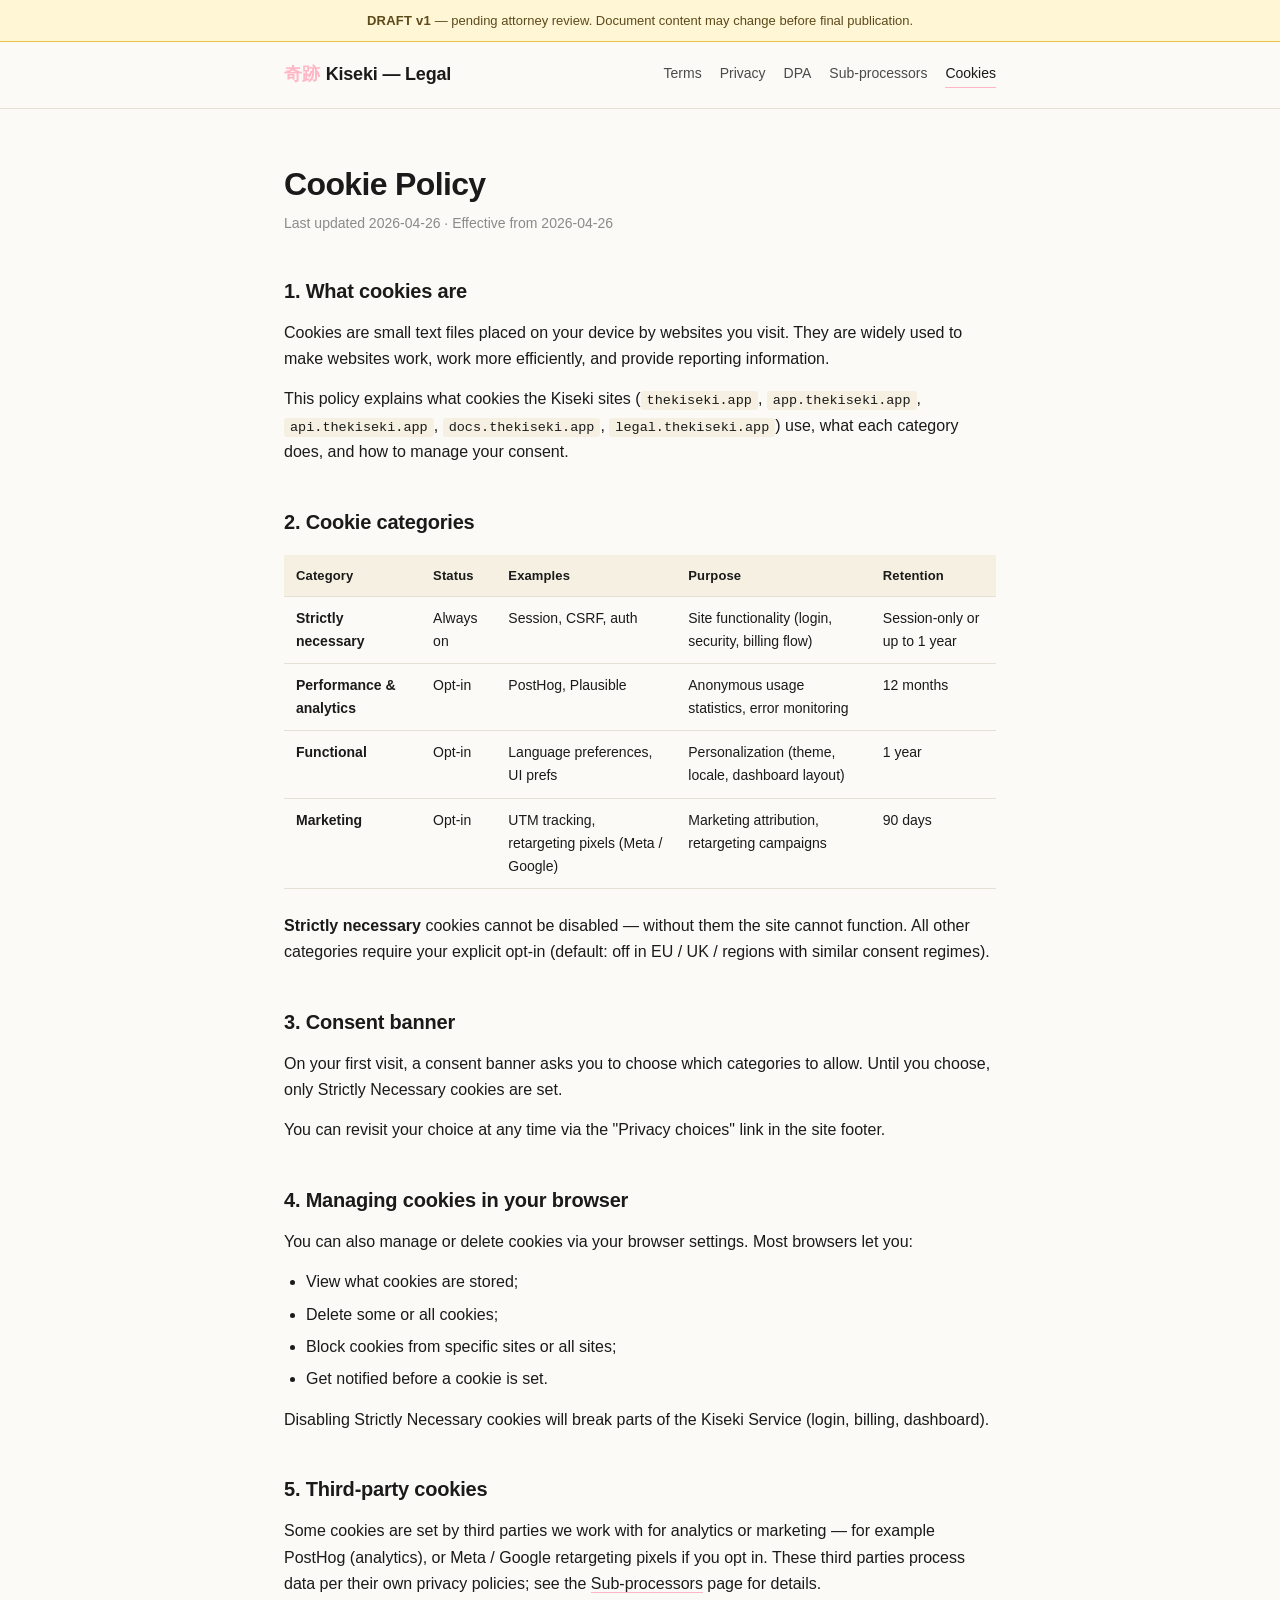
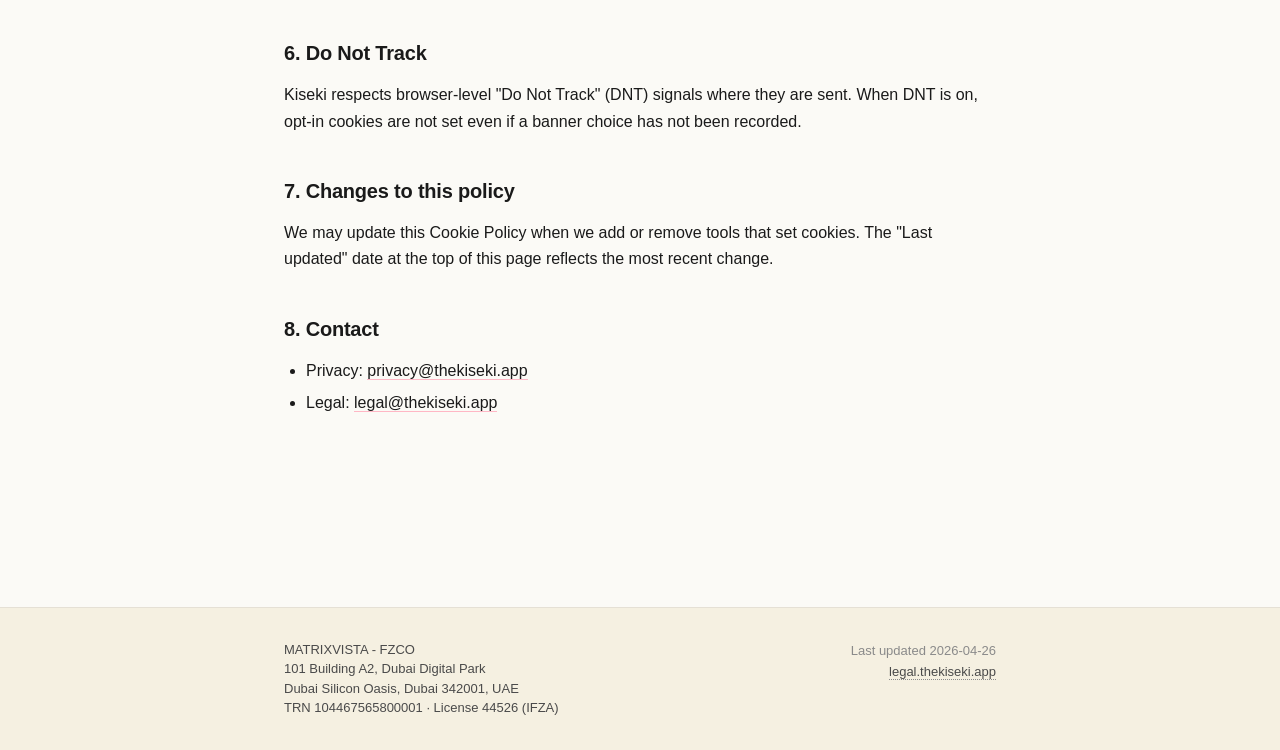
==== cookies/index.html @ 36310d26 "Initial commit: V1 legal drafts (pending attorney review)" ====
<!DOCTYPE html>
<html lang="en">
<head>
  <meta charset="UTF-8" />
  <meta name="viewport" content="width=device-width, initial-scale=1.0" />
  <title>Cookie Policy — Kiseki</title>
  <meta name="description" content="How Kiseki uses cookies on its websites. Operated by MATRIXVISTA - FZCO." />
  <meta name="robots" content="index, follow" />
  <link rel="stylesheet" href="/style.css" />
</head>
<body>
  <div class="draft-banner">
    <strong>DRAFT v1</strong> — pending attorney review. Document content may change before final publication.
  </div>

  <header class="site-header">
    <div class="container">
      <a href="/" class="brand"><span class="kanji">奇跡</span>Kiseki — Legal</a>
      <nav>
        <a href="/terms/">Terms</a>
        <a href="/privacy/">Privacy</a>
        <a href="/dpa/">DPA</a>
        <a href="/sub-processors/">Sub-processors</a>
        <a href="/cookies/" class="active">Cookies</a>
      </nav>
    </div>
  </header>

  <main>
    <div class="container">
      <h1>Cookie Policy</h1>
      <p class="subtitle">Last updated 2026-04-26 · Effective from 2026-04-26</p>

      <h2>1. What cookies are</h2>
      <p>Cookies are small text files placed on your device by websites you visit. They are widely used to make websites work, work more efficiently, and provide reporting information.</p>
      <p>This policy explains what cookies the Kiseki sites (<code>thekiseki.app</code>, <code>app.thekiseki.app</code>, <code>api.thekiseki.app</code>, <code>docs.thekiseki.app</code>, <code>legal.thekiseki.app</code>) use, what each category does, and how to manage your consent.</p>

      <h2>2. Cookie categories</h2>
      <table>
        <thead>
          <tr>
            <th>Category</th>
            <th>Status</th>
            <th>Examples</th>
            <th>Purpose</th>
            <th>Retention</th>
          </tr>
        </thead>
        <tbody>
          <tr>
            <td><strong>Strictly necessary</strong></td>
            <td>Always on</td>
            <td>Session, CSRF, auth</td>
            <td>Site functionality (login, security, billing flow)</td>
            <td>Session-only or up to 1 year</td>
          </tr>
          <tr>
            <td><strong>Performance &amp; analytics</strong></td>
            <td>Opt-in</td>
            <td>PostHog, Plausible</td>
            <td>Anonymous usage statistics, error monitoring</td>
            <td>12 months</td>
          </tr>
          <tr>
            <td><strong>Functional</strong></td>
            <td>Opt-in</td>
            <td>Language preferences, UI prefs</td>
            <td>Personalization (theme, locale, dashboard layout)</td>
            <td>1 year</td>
          </tr>
          <tr>
            <td><strong>Marketing</strong></td>
            <td>Opt-in</td>
            <td>UTM tracking, retargeting pixels (Meta / Google)</td>
            <td>Marketing attribution, retargeting campaigns</td>
            <td>90 days</td>
          </tr>
        </tbody>
      </table>

      <p><strong>Strictly necessary</strong> cookies cannot be disabled — without them the site cannot function. All other categories require your explicit opt-in (default: off in EU / UK / regions with similar consent regimes).</p>

      <h2>3. Consent banner</h2>
      <p>On your first visit, a consent banner asks you to choose which categories to allow. Until you choose, only Strictly Necessary cookies are set.</p>
      <p>You can revisit your choice at any time via the "Privacy choices" link in the site footer.</p>

      <h2>4. Managing cookies in your browser</h2>
      <p>You can also manage or delete cookies via your browser settings. Most browsers let you:</p>
      <ul>
        <li>View what cookies are stored;</li>
        <li>Delete some or all cookies;</li>
        <li>Block cookies from specific sites or all sites;</li>
        <li>Get notified before a cookie is set.</li>
      </ul>
      <p>Disabling Strictly Necessary cookies will break parts of the Kiseki Service (login, billing, dashboard).</p>

      <h2>5. Third-party cookies</h2>
      <p>Some cookies are set by third parties we work with for analytics or marketing — for example PostHog (analytics), or Meta / Google retargeting pixels if you opt in. These third parties process data per their own privacy policies; see the <a href="/sub-processors/">Sub-processors</a> page for details.</p>

      <h2>6. Do Not Track</h2>
      <p>Kiseki respects browser-level "Do Not Track" (DNT) signals where they are sent. When DNT is on, opt-in cookies are not set even if a banner choice has not been recorded.</p>

      <h2>7. Changes to this policy</h2>
      <p>We may update this Cookie Policy when we add or remove tools that set cookies. The "Last updated" date at the top of this page reflects the most recent change.</p>

      <h2>8. Contact</h2>
      <ul>
        <li>Privacy: <a href="mailto:privacy@thekiseki.app">privacy@thekiseki.app</a></li>
        <li>Legal: <a href="mailto:legal@thekiseki.app">legal@thekiseki.app</a></li>
      </ul>
    </div>
  </main>

  <footer class="site-footer">
    <div class="container">
      <address>
        MATRIXVISTA - FZCO<br />
        101 Building A2, Dubai Digital Park<br />
        Dubai Silicon Oasis, Dubai 342001, UAE<br />
        TRN 104467565800001 · License 44526 (IFZA)
      </address>
      <div class="meta">
        Last updated 2026-04-26<br />
        <a href="/">legal.thekiseki.app</a>
      </div>
    </div>
  </footer>
</body>
</html>
---- style.css ----
/* Kiseki Legal — minimal typographic style. Pre-attorney V1 placeholder. */

:root {
  --sakura: #FFB7C5;
  --matcha: #A4C48F;
  --sumi: #1A1A1A;
  --washi: #F5F0E1;
  --paper: #FBFAF6;
  --ink-soft: #4A4A4A;
  --ink-faint: #8A8A8A;
  --rule: #E5E0D5;
  --warn-bg: #FFF6D6;
  --warn-border: #E8C547;
  --warn-text: #5C4A1A;
}

* { box-sizing: border-box; margin: 0; padding: 0; }

html { scroll-behavior: smooth; }

body {
  font-family: -apple-system, BlinkMacSystemFont, "Inter", "Segoe UI", Roboto, sans-serif;
  font-size: 16px;
  line-height: 1.65;
  color: var(--sumi);
  background: var(--paper);
  -webkit-font-smoothing: antialiased;
  -moz-osx-font-smoothing: grayscale;
}

.draft-banner {
  background: var(--warn-bg);
  border-bottom: 1px solid var(--warn-border);
  color: var(--warn-text);
  padding: 10px 20px;
  font-size: 13px;
  text-align: center;
  font-weight: 500;
}

.draft-banner strong { letter-spacing: 0.02em; }

.site-header {
  border-bottom: 1px solid var(--rule);
  background: var(--paper);
}

.site-header .container {
  display: flex;
  align-items: center;
  justify-content: space-between;
  padding: 18px 24px;
}

.brand {
  font-weight: 700;
  font-size: 18px;
  text-decoration: none;
  color: var(--sumi);
  letter-spacing: -0.01em;
}

.brand .kanji {
  font-family: "Noto Sans JP", -apple-system, sans-serif;
  color: var(--sakura);
  margin-right: 6px;
  font-weight: 600;
}

.site-header nav {
  display: flex;
  gap: 18px;
  flex-wrap: wrap;
}

.site-header nav a {
  color: var(--ink-soft);
  text-decoration: none;
  font-size: 14px;
  border-bottom: 1px solid transparent;
  padding-bottom: 2px;
  transition: border-color 120ms ease, color 120ms ease;
}

.site-header nav a:hover,
.site-header nav a.active {
  color: var(--sumi);
  border-bottom-color: var(--sakura);
}

.container {
  max-width: 760px;
  margin: 0 auto;
  padding: 0 24px;
}

main {
  padding: 56px 0 96px;
}

main h1 {
  font-size: 32px;
  font-weight: 700;
  letter-spacing: -0.02em;
  margin-bottom: 8px;
  line-height: 1.2;
}

main .subtitle {
  color: var(--ink-faint);
  font-size: 14px;
  margin-bottom: 40px;
}

main h2 {
  font-size: 20px;
  font-weight: 600;
  margin-top: 40px;
  margin-bottom: 12px;
  letter-spacing: -0.01em;
}

main h3 {
  font-size: 16px;
  font-weight: 600;
  margin-top: 24px;
  margin-bottom: 10px;
}

main p { margin-bottom: 14px; }

main ul, main ol {
  margin: 0 0 14px 0;
  padding-left: 22px;
}

main li { margin-bottom: 6px; }

main a {
  color: var(--sumi);
  border-bottom: 1px solid var(--sakura);
  text-decoration: none;
  transition: background-color 120ms ease;
}

main a:hover { background-color: rgba(255, 183, 197, 0.18); }

main strong { font-weight: 600; }

main em { font-style: italic; color: var(--ink-soft); }

main code, main pre {
  font-family: "JetBrains Mono", ui-monospace, "SF Mono", Consolas, monospace;
  font-size: 13.5px;
}

main code {
  background: var(--washi);
  padding: 2px 6px;
  border-radius: 3px;
}

main pre {
  background: var(--washi);
  padding: 14px 16px;
  border-radius: 4px;
  overflow-x: auto;
  margin: 12px 0 18px;
  font-size: 13px;
  line-height: 1.55;
}

main pre code { background: transparent; padding: 0; }

main table {
  width: 100%;
  border-collapse: collapse;
  margin: 16px 0 24px;
  font-size: 14px;
}

main th, main td {
  text-align: left;
  padding: 10px 12px;
  border-bottom: 1px solid var(--rule);
  vertical-align: top;
}

main th {
  font-weight: 600;
  background: var(--washi);
  font-size: 13px;
  letter-spacing: 0.01em;
}

main td a { word-break: break-word; }

main blockquote {
  border-left: 3px solid var(--matcha);
  margin: 14px 0;
  padding: 6px 16px;
  color: var(--ink-soft);
  background: rgba(164, 196, 143, 0.07);
}

.section-list {
  list-style: none;
  padding: 0;
  margin: 24px 0;
}

.section-list li {
  border: 1px solid var(--rule);
  border-radius: 6px;
  padding: 18px 20px;
  margin-bottom: 12px;
  transition: border-color 140ms ease, background 140ms ease;
}

.section-list li:hover {
  border-color: var(--sakura);
  background: var(--paper);
}

.section-list a {
  display: block;
  text-decoration: none;
  border: none;
  color: var(--sumi);
}

.section-list a:hover { background: transparent; }

.section-list h2 {
  margin: 0 0 4px 0;
  font-size: 17px;
}

.section-list p {
  margin: 0;
  color: var(--ink-soft);
  font-size: 14px;
}

.site-footer {
  border-top: 1px solid var(--rule);
  margin-top: 80px;
  padding: 32px 0;
  font-size: 13px;
  color: var(--ink-faint);
  background: var(--washi);
}

.site-footer .container {
  display: flex;
  flex-wrap: wrap;
  justify-content: space-between;
  gap: 16px;
}

.site-footer address {
  font-style: normal;
  line-height: 1.5;
  color: var(--ink-soft);
}

.site-footer .meta {
  text-align: right;
}

.site-footer a {
  color: var(--ink-soft);
  text-decoration: none;
  border-bottom: 1px dotted var(--ink-faint);
}

@media (max-width: 640px) {
  main h1 { font-size: 26px; }
  main h2 { font-size: 18px; }
  .site-header .container { flex-direction: column; align-items: flex-start; gap: 12px; padding: 16px 20px; }
  .site-header nav { gap: 14px; }
  .site-footer .container { flex-direction: column; }
  .site-footer .meta { text-align: left; }
  main pre { font-size: 12px; }
  main table { font-size: 13px; }
  main th, main td { padding: 8px 10px; }
}
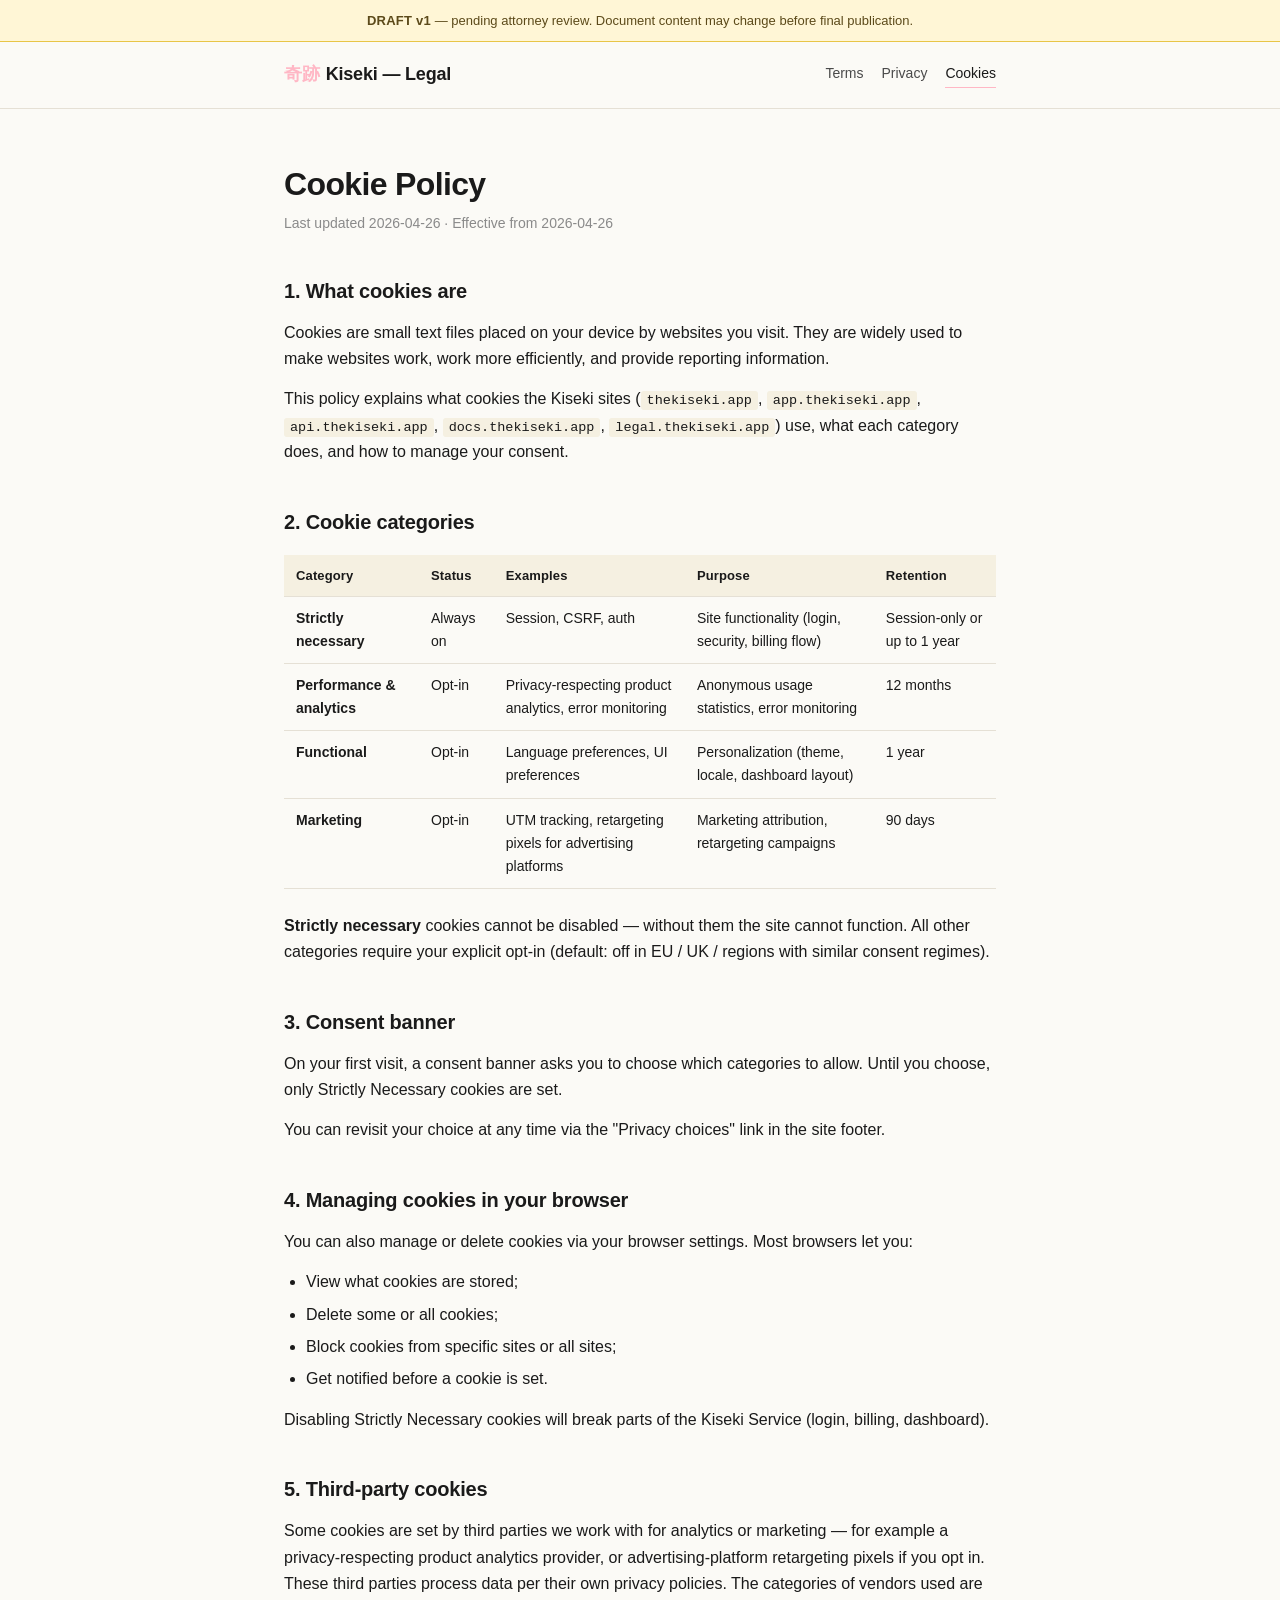
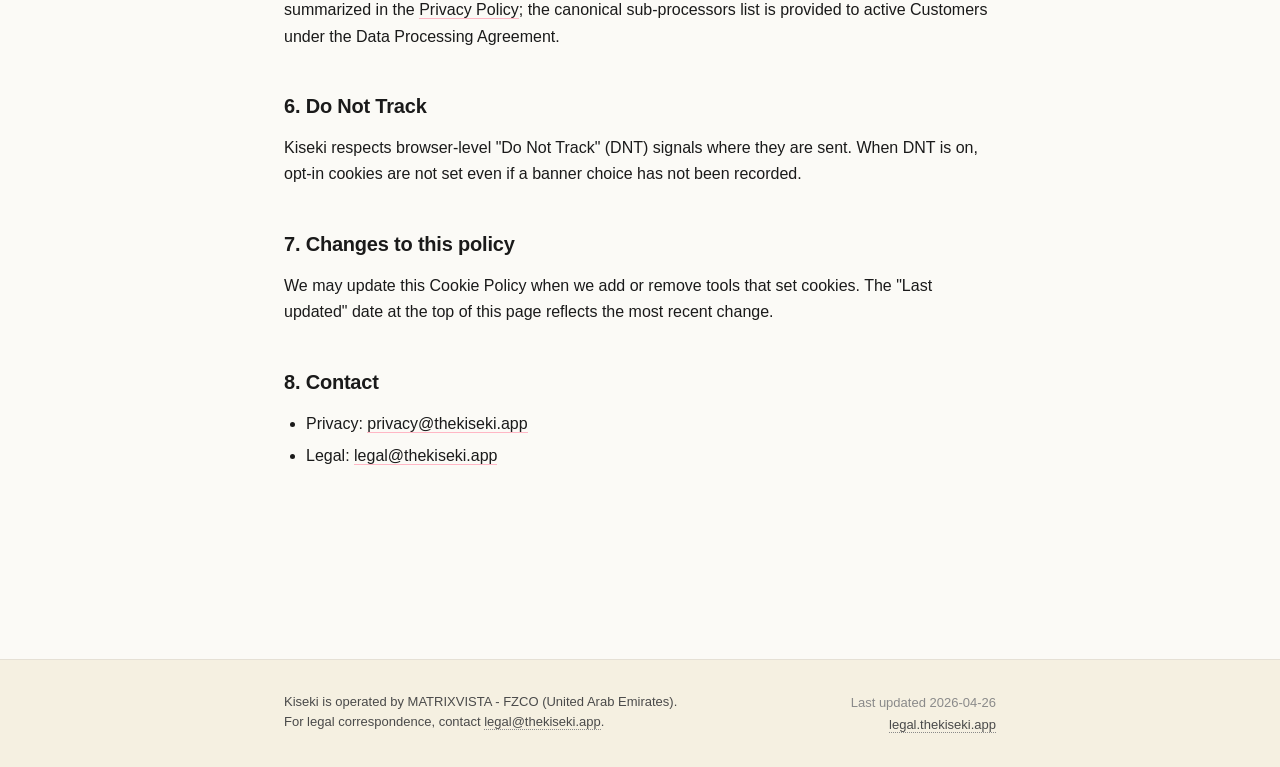
==== commit db3d5ecd: "chore(legal): scrub stack + entity details, gate DPA/Sub-processors Public legal site shipped V1 wit" ====
--- a/cookies/index.html
+++ b/cookies/index.html
@@ -4,7 +4,7 @@
   <meta charset="UTF-8" />
   <meta name="viewport" content="width=device-width, initial-scale=1.0" />
   <title>Cookie Policy — Kiseki</title>
-  <meta name="description" content="How Kiseki uses cookies on its websites. Operated by MATRIXVISTA - FZCO." />
+  <meta name="description" content="How Kiseki uses cookies on its websites." />
   <meta name="robots" content="index, follow" />
   <link rel="stylesheet" href="/style.css" />
 </head>
@@ -19,8 +19,6 @@
       <nav>
         <a href="/terms/">Terms</a>
         <a href="/privacy/">Privacy</a>
-        <a href="/dpa/">DPA</a>
-        <a href="/sub-processors/">Sub-processors</a>
         <a href="/cookies/" class="active">Cookies</a>
       </nav>
     </div>
@@ -57,21 +55,21 @@
           <tr>
             <td><strong>Performance &amp; analytics</strong></td>
             <td>Opt-in</td>
-            <td>PostHog, Plausible</td>
+            <td>Privacy-respecting product analytics, error monitoring</td>
             <td>Anonymous usage statistics, error monitoring</td>
             <td>12 months</td>
           </tr>
           <tr>
             <td><strong>Functional</strong></td>
             <td>Opt-in</td>
-            <td>Language preferences, UI prefs</td>
+            <td>Language preferences, UI preferences</td>
             <td>Personalization (theme, locale, dashboard layout)</td>
             <td>1 year</td>
           </tr>
           <tr>
             <td><strong>Marketing</strong></td>
             <td>Opt-in</td>
-            <td>UTM tracking, retargeting pixels (Meta / Google)</td>
+            <td>UTM tracking, retargeting pixels for advertising platforms</td>
             <td>Marketing attribution, retargeting campaigns</td>
             <td>90 days</td>
           </tr>
@@ -95,7 +93,7 @@
       <p>Disabling Strictly Necessary cookies will break parts of the Kiseki Service (login, billing, dashboard).</p>
 
       <h2>5. Third-party cookies</h2>
-      <p>Some cookies are set by third parties we work with for analytics or marketing — for example PostHog (analytics), or Meta / Google retargeting pixels if you opt in. These third parties process data per their own privacy policies; see the <a href="/sub-processors/">Sub-processors</a> page for details.</p>
+      <p>Some cookies are set by third parties we work with for analytics or marketing — for example a privacy-respecting product analytics provider, or advertising-platform retargeting pixels if you opt in. These third parties process data per their own privacy policies. The categories of vendors used are summarized in the <a href="/privacy/">Privacy Policy</a>; the canonical sub-processors list is provided to active Customers under the Data Processing Agreement.</p>
 
       <h2>6. Do Not Track</h2>
       <p>Kiseki respects browser-level "Do Not Track" (DNT) signals where they are sent. When DNT is on, opt-in cookies are not set even if a banner choice has not been recorded.</p>
@@ -114,10 +112,8 @@
   <footer class="site-footer">
     <div class="container">
       <address>
-        MATRIXVISTA - FZCO<br />
-        101 Building A2, Dubai Digital Park<br />
-        Dubai Silicon Oasis, Dubai 342001, UAE<br />
-        TRN 104467565800001 · License 44526 (IFZA)
+        Kiseki is operated by MATRIXVISTA - FZCO (United Arab Emirates).<br />
+        For legal correspondence, contact <a href="mailto:legal@thekiseki.app">legal@thekiseki.app</a>.
       </address>
       <div class="meta">
         Last updated 2026-04-26<br />
